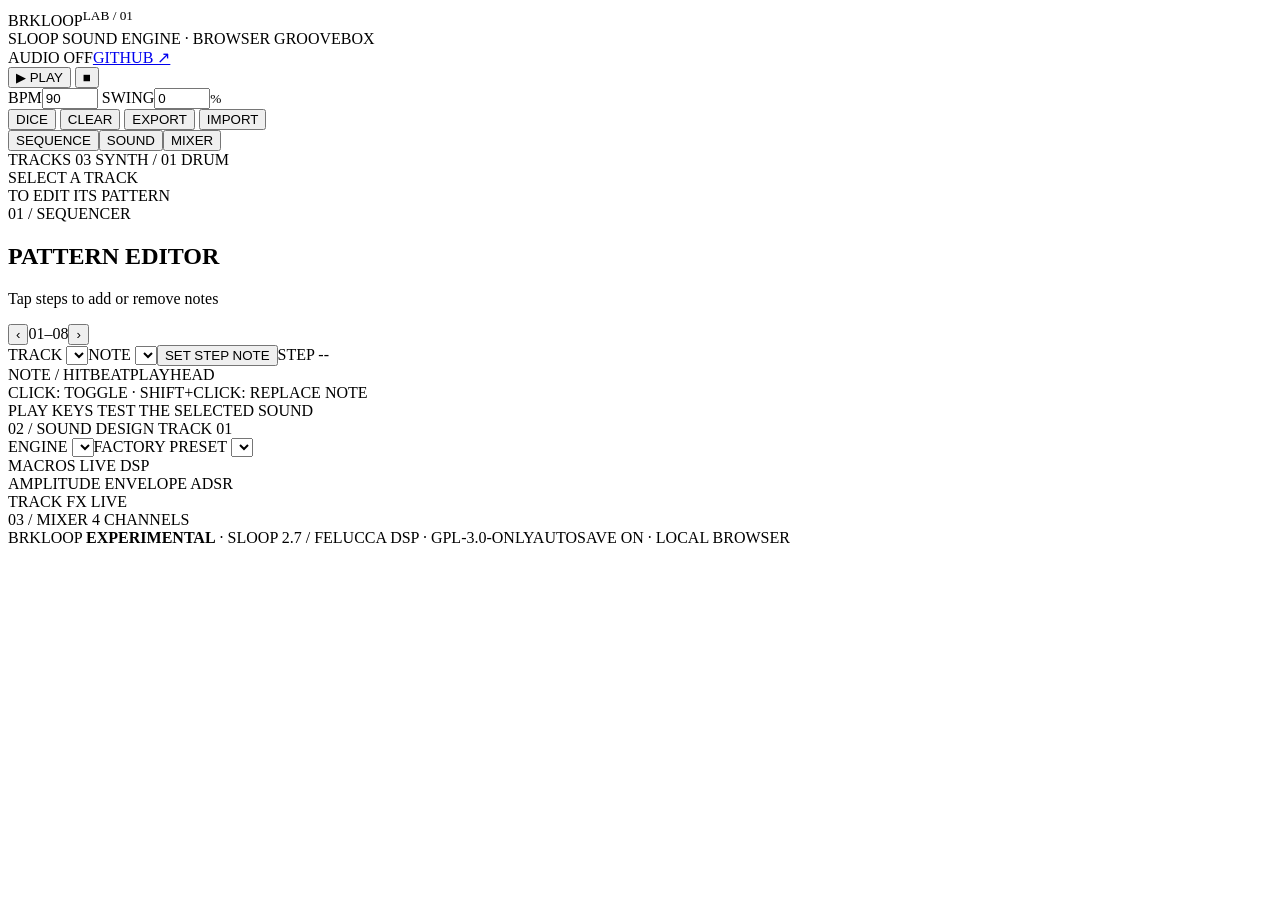
==== index.html @ 7206852a "feat(brkloop): add responsive browser groovebox shell" ====
<!doctype html>
<!-- SPDX-License-Identifier: GPL-3.0-only -->
<html lang="en">
<head>
<meta charset="utf-8">
<meta name="viewport" content="width=device-width,initial-scale=1,viewport-fit=cover">
<meta name="theme-color" content="#101216">
<title>BRKLOOP — browser groovebox</title>
<meta name="description" content="A browser groovebox powered by SLOOP DSP. Make patterns and shape sounds on desktop or phone.">
<link rel="stylesheet" href="./styles.css">
</head>
<body>
<div class="shell">
  <header class="masthead">
    <div class="brand"><div class="brand-icon" aria-hidden="true"><span></span><span></span><span></span><span></span></div>
      <div><div class="brand-title">BRK<span>LOOP</span><sup>LAB / 01</sup></div><div class="brand-sub">SLOOP SOUND ENGINE <span class="dot">·</span> BROWSER GROOVEBOX</div></div>
    </div>
    <div class="header-right"><span id="audio-status" class="status" aria-live="polite"><i></i> AUDIO OFF</span><a href="https://github.com/myldy20/BRKLOOP" target="_blank" rel="noopener" class="repo-link" aria-label="BRKLOOP on GitHub">GITHUB ↗</a></div>
  </header>
  <div class="transport">
    <div class="transport-main">
      <button id="play" class="play-btn" type="button"><span id="play-symbol">▶</span> <span id="play-label">PLAY</span></button>
      <button id="stop" class="small-icon-btn" type="button" title="Stop and release notes" aria-label="Stop">■</button>
      <div class="transport-divider"></div>
      <label class="number-control"><span>BPM</span><input id="bpm" type="number" min="40" max="240" step="1" value="90" inputmode="numeric"></label>
      <label class="number-control swing"><span>SWING</span><input id="swing" type="number" min="0" max="100" step="1" value="0" inputmode="numeric"><small>%</small></label>
    </div>
    <div class="transport-actions">
      <button type="button" id="random" class="secondary-btn" title="Generate a starter rhythm">DICE</button>
      <button type="button" id="clear" class="secondary-btn" title="Clear steps on the selected track">CLEAR</button>
      <button type="button" id="save" class="secondary-btn">EXPORT</button>
      <button type="button" id="import" class="secondary-btn">IMPORT</button>
      <input id="file" type="file" accept=".json,application/json" hidden>
    </div>
  </div>
  <div class="mobile-tabs" role="tablist" aria-label="Workspace"><button class="mobile-tab active" data-view="sequence">SEQUENCE</button><button class="mobile-tab" data-view="sound">SOUND</button><button class="mobile-tab" data-view="mixer">MIXER</button></div>
  <main class="workspace" id="workspace" data-view="sequence">
    <aside class="tracks-panel panel">
      <div class="panel-label">TRACKS <span>03 SYNTH / 01 DRUM</span></div>
      <div id="tracks" class="track-list"></div>
      <div class="track-help">SELECT A TRACK<br>TO EDIT ITS PATTERN</div>
    </aside>
    <section class="sequence-panel panel" id="sequence-panel">
      <div class="panel-top"><div><div class="eyebrow">01 / SEQUENCER</div><h1 id="pattern-title">PATTERN EDITOR</h1><p id="pattern-hint">Tap steps to add or remove notes</p></div><div class="step-page"><button id="prev-page" type="button" aria-label="Previous eight steps">‹</button><span id="page-label">01–08</span><button id="next-page" type="button" aria-label="Next eight steps">›</button></div></div>
      <div class="sequence-tools"><label>TRACK <select id="track-select" aria-label="Selected track"></select></label><label id="note-wrap">NOTE <select id="note-select" aria-label="Pitch for new notes"></select></label><button id="set-note" type="button" class="secondary-btn">SET STEP NOTE</button><span id="selected-info" class="selected-info">STEP --</span></div>
      <div id="grid-wrap" class="grid-wrap"><div id="step-grid" class="step-grid"></div></div>
      <div class="sequencer-bottom"><div class="legend"><span><i class="legend-mark active-mark"></i>NOTE / HIT</span><span><i class="legend-mark beat-mark"></i>BEAT</span><span><i class="legend-mark play-mark"></i>PLAYHEAD</span></div><div id="note-action-hint">CLICK: TOGGLE · SHIFT+CLICK: REPLACE NOTE</div></div>
      <div class="keyboard-block" id="keyboard-block"><div class="panel-label">PLAY KEYS <span>TEST THE SELECTED SOUND</span></div><div id="keyboard" class="keyboard"></div></div>
    </section>
    <aside class="sound-panel panel" id="sound-panel">
      <div class="panel-label">02 / SOUND DESIGN <span id="sound-track-id">TRACK 01</span></div>
      <div id="synth-sound"><label class="field-label">ENGINE <select id="engine-select"></select></label><label class="field-label">FACTORY PRESET <select id="preset-select"></select></label><div class="sound-block-title">MACROS <span>LIVE DSP</span></div><div id="engine-controls" class="knobs"></div></div>
      <div id="drum-sound" hidden><label class="field-label">DRUM KIT <select id="kit-select"></select></label><p class="microcopy">16 lanes of SLOOP drums. Tap a pad to audition it.</p><div id="drum-pads" class="drum-pads"></div></div>
      <div class="sound-block-title">AMPLITUDE ENVELOPE <span>ADSR</span></div><div id="envelope-controls" class="knobs"></div>
      <div class="sound-block-title">TRACK FX <span>LIVE</span></div><div id="fx-controls" class="knobs"></div>
    </aside>
    <section class="mixer-panel panel" id="mixer-panel">
      <div class="panel-label">03 / MIXER <span>4 CHANNELS</span></div><div id="mixer" class="mixer-grid"></div>
    </section>
  </main>
  <footer><span>BRKLOOP <b>EXPERIMENTAL</b> · SLOOP 2.7 / FELUCCA DSP · GPL-3.0-ONLY</span><span id="save-status">AUTOSAVE ON · LOCAL BROWSER</span></footer>
</div>
<div class="toast" id="toast" role="status" aria-live="polite" hidden></div>
<script type="module" src="./app.js"></script>
</body>
</html>
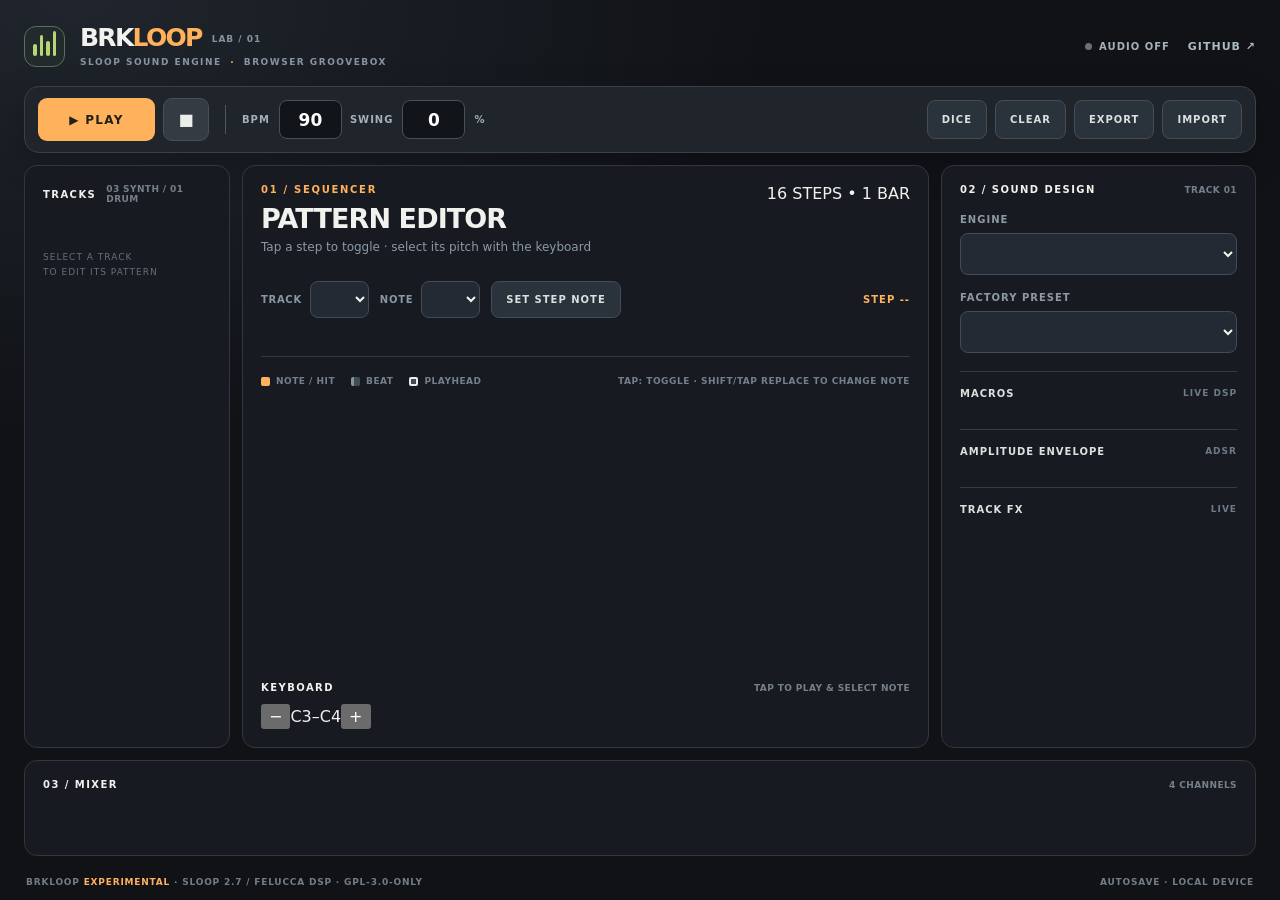
==== commit 3e50ffba: "fix(ui): remove sequencer paging and add conventional C piano controls" ====
--- a/index.html
+++ b/index.html
@@ -41,24 +41,24 @@
       <div class="track-help">SELECT A TRACK<br>TO EDIT ITS PATTERN</div>
     </aside>
     <section class="sequence-panel panel" id="sequence-panel">
-      <div class="panel-top"><div><div class="eyebrow">01 / SEQUENCER</div><h1 id="pattern-title">PATTERN EDITOR</h1><p id="pattern-hint">Tap steps to add or remove notes</p></div><div class="step-page"><button id="prev-page" type="button" aria-label="Previous eight steps">‹</button><span id="page-label">01–08</span><button id="next-page" type="button" aria-label="Next eight steps">›</button></div></div>
+      <div class="panel-top"><div><div class="eyebrow">01 / SEQUENCER</div><h1 id="pattern-title">PATTERN EDITOR</h1><p id="pattern-hint">Tap a step to toggle · select its pitch with the keyboard</p></div><div class="pattern-meta">16 STEPS <span>•</span> 1 BAR</div></div>
       <div class="sequence-tools"><label>TRACK <select id="track-select" aria-label="Selected track"></select></label><label id="note-wrap">NOTE <select id="note-select" aria-label="Pitch for new notes"></select></label><button id="set-note" type="button" class="secondary-btn">SET STEP NOTE</button><span id="selected-info" class="selected-info">STEP --</span></div>
       <div id="grid-wrap" class="grid-wrap"><div id="step-grid" class="step-grid"></div></div>
-      <div class="sequencer-bottom"><div class="legend"><span><i class="legend-mark active-mark"></i>NOTE / HIT</span><span><i class="legend-mark beat-mark"></i>BEAT</span><span><i class="legend-mark play-mark"></i>PLAYHEAD</span></div><div id="note-action-hint">CLICK: TOGGLE · SHIFT+CLICK: REPLACE NOTE</div></div>
-      <div class="keyboard-block" id="keyboard-block"><div class="panel-label">PLAY KEYS <span>TEST THE SELECTED SOUND</span></div><div id="keyboard" class="keyboard"></div></div>
+      <div class="sequencer-bottom"><div class="legend"><span><i class="legend-mark active-mark"></i>NOTE / HIT</span><span><i class="legend-mark beat-mark"></i>BEAT</span><span><i class="legend-mark play-mark"></i>PLAYHEAD</span></div><div id="note-action-hint">TAP: TOGGLE · SHIFT/TAP REPLACE TO CHANGE NOTE</div></div>
+      <div class="keyboard-block" id="keyboard-block"><div class="keyboard-heading"><div class="panel-label">KEYBOARD <span>TAP TO PLAY & SELECT NOTE</span></div><div class="octave-controls"><button type="button" id="octave-down" aria-label="Octave down">−</button><span id="octave-label">C3–C4</span><button type="button" id="octave-up" aria-label="Octave up">+</button></div></div><div id="keyboard" class="keyboard" aria-label="Piano keyboard"></div></div>
     </section>
     <aside class="sound-panel panel" id="sound-panel">
       <div class="panel-label">02 / SOUND DESIGN <span id="sound-track-id">TRACK 01</span></div>
       <div id="synth-sound"><label class="field-label">ENGINE <select id="engine-select"></select></label><label class="field-label">FACTORY PRESET <select id="preset-select"></select></label><div class="sound-block-title">MACROS <span>LIVE DSP</span></div><div id="engine-controls" class="knobs"></div></div>
       <div id="drum-sound" hidden><label class="field-label">DRUM KIT <select id="kit-select"></select></label><p class="microcopy">16 lanes of SLOOP drums. Tap a pad to audition it.</p><div id="drum-pads" class="drum-pads"></div></div>
-      <div class="sound-block-title">AMPLITUDE ENVELOPE <span>ADSR</span></div><div id="envelope-controls" class="knobs"></div>
+      <section id="env-section"><div class="sound-block-title">AMPLITUDE ENVELOPE <span>ADSR</span></div><div id="envelope-controls" class="knobs"></div></section>
       <div class="sound-block-title">TRACK FX <span>LIVE</span></div><div id="fx-controls" class="knobs"></div>
     </aside>
     <section class="mixer-panel panel" id="mixer-panel">
       <div class="panel-label">03 / MIXER <span>4 CHANNELS</span></div><div id="mixer" class="mixer-grid"></div>
     </section>
   </main>
-  <footer><span>BRKLOOP <b>EXPERIMENTAL</b> · SLOOP 2.7 / FELUCCA DSP · GPL-3.0-ONLY</span><span id="save-status">AUTOSAVE ON · LOCAL BROWSER</span></footer>
+  <footer><span>BRKLOOP <b>EXPERIMENTAL</b> · SLOOP 2.7 / FELUCCA DSP · GPL-3.0-ONLY</span><span id="save-status">AUTOSAVE · LOCAL DEVICE</span></footer>
 </div>
 <div class="toast" id="toast" role="status" aria-live="polite" hidden></div>
 <script type="module" src="./app.js"></script>
--- a/styles.css
+++ b/styles.css
@@ -0,0 +1,6 @@
+/* SPDX-License-Identifier: GPL-3.0-only */
+:root{color-scheme:dark;--bg:#101216;--surface:#181c23;--surface2:#1e242c;--line:#303740;--muted:#8994a1;--ink:#f1f2ee;--orange:#ffb15b;--blue:#6dc8da;--green:#b6d675;--violet:#be9cef;--red:#f09c9d;--track:#ffb15b;font-family:Inter,ui-sans-serif,system-ui,-apple-system,BlinkMacSystemFont,"Segoe UI",sans-serif}
+*{box-sizing:border-box}html{background:var(--bg)}body{margin:0;color:var(--ink);background:radial-gradient(90% 80% at 6% 0%,#20252d 0%,var(--bg) 60%);min-height:100vh}button,input,select{font:inherit}button{cursor:pointer}button:focus-visible,input:focus-visible,select:focus-visible,a:focus-visible{outline:2px solid var(--orange);outline-offset:3px}button:disabled{opacity:.4;cursor:not-allowed}button,select,input{touch-action:manipulation}a{color:inherit}.shell{max-width:1560px;margin:0 auto;padding:18px 24px 10px;min-height:100vh;display:flex;flex-direction:column;gap:12px}.masthead{display:flex;align-items:center;justify-content:space-between;gap:16px;min-height:56px}.brand{display:flex;align-items:center;gap:15px}.brand-icon{height:41px;width:41px;background:#232a2b;border:1px solid #5a705c;border-radius:12px;display:flex;align-items:flex-end;justify-content:center;gap:3px;padding:10px 8px}.brand-icon span{width:4px;border-radius:3px;background:var(--green);height:12px}.brand-icon span:nth-child(2){height:21px}.brand-icon span:nth-child(3){height:15px}.brand-icon span:nth-child(4){height:25px}.brand-title{font-weight:840;font-size:25px;letter-spacing:-1.7px;line-height:1}.brand-title span{color:var(--orange)}.brand-title sup{margin-left:10px;font-size:9px;vertical-align:middle;letter-spacing:1px;font-weight:800;color:var(--muted)}.brand-sub{margin-top:7px;font-size:9px;font-weight:750;letter-spacing:1.5px;color:var(--muted)}.dot{padding:0 4px;color:var(--orange)}.header-right{display:flex;align-items:center;gap:18px}.status{display:flex;align-items:center;gap:7px;color:#a5b0bb;font-size:10px;font-weight:800;letter-spacing:1px}.status i{height:7px;width:7px;border-radius:50%;background:#6a7076}.status.ready i{background:var(--green);box-shadow:0 0 10px #abd16b88}.status.error i{background:var(--red)}.repo-link{font-size:11px;color:#adb9c3;letter-spacing:1px;font-weight:800;text-decoration:none}.transport{background:#20252c;border:1px solid #38404a;border-radius:15px;padding:11px 13px;display:flex;justify-content:space-between;align-items:center;gap:12px;flex-wrap:wrap;box-shadow:0 12px 35px #06070935}.transport-main,.transport-actions{display:flex;align-items:center;gap:8px}.play-btn{border:0;background:var(--orange);color:#22201a;border-radius:9px;height:43px;padding:0 24px;min-width:117px;font-size:12px;font-weight:900;letter-spacing:1.3px}.play-btn.playing{background:var(--green)}.play-btn:hover{filter:brightness(1.1)}.small-icon-btn{height:43px;width:46px;background:#343b43;border:1px solid #484f57;border-radius:9px;color:#eceeea}.transport-divider{width:1px;height:29px;margin:0 8px;background:#50565d}.number-control{display:flex;align-items:center;gap:9px;font-size:10px;font-weight:800;letter-spacing:1px;color:#a5b0bb}.number-control input{width:63px;height:39px;text-align:center;padding:0 4px;border:1px solid #47505b;border-radius:8px;background:#11151a;color:#fff;font-weight:850;font-size:17px;appearance:textfield}.number-control input::-webkit-inner-spin-button{display:none}.number-control small{font-size:10px}.secondary-btn{height:39px;padding:0 14px;background:#2a323b;color:#dbe0df;border:1px solid #444c58;border-radius:8px;font-weight:850;letter-spacing:1px;font-size:10px}.secondary-btn:hover,.mobile-tab:hover{background:#3b4650}.workspace{display:grid;grid-template-columns:206px minmax(380px,1fr) minmax(264px,315px);grid-template-rows:minmax(550px,auto) auto;gap:12px;flex:1;min-height:0}.panel{border:1px solid var(--line);background:#171b21;border-radius:13px;min-width:0;overflow:hidden}.tracks-panel,.sequence-panel,.sound-panel,.mixer-panel{padding:18px}.panel-label{display:flex;justify-content:space-between;gap:10px;align-items:center;margin-bottom:19px;color:#f2f1ec;font-size:10px;font-weight:900;letter-spacing:1.45px}.panel-label span{font-size:9px;letter-spacing:.4px;color:#75808b;font-weight:750}.track-list{display:flex;flex-direction:column;gap:9px}.track-card{background:#222831;border:1px solid transparent;border-radius:10px;color:#e6eae8;text-align:left;display:flex;gap:9px;align-items:center;min-height:72px;width:100%;padding:12px 10px}.track-card.selected{border-color:var(--track);background:#282c30;box-shadow:inset 3px 0 var(--track)}.track-card:hover{background:#303740}.track-id{color:var(--track);font-size:13px;font-weight:850;font-variant-numeric:tabular-nums}.track-info{min-width:0;flex:1}.track-title{font-weight:900;font-size:12px;letter-spacing:.7px}.track-preset{margin-top:6px;color:#9ca7b2;font-size:10px;text-overflow:ellipsis;white-space:nowrap;overflow:hidden}.track-meter{height:27px;width:4px;background:#454e55;border-radius:5px;position:relative;overflow:hidden}.track-meter:after{content:"";position:absolute;bottom:0;height:45%;width:100%;background:var(--track)}.track-card.selected .track-meter:after{height:85%}.track-help{font-size:9px;color:#65707e;line-height:1.7;letter-spacing:1px;margin-top:27px}.panel-top{display:flex;align-items:flex-start;justify-content:space-between;gap:12px}.eyebrow{color:var(--orange);font-size:10px;font-weight:850;letter-spacing:1.7px}.panel-top h1{font-size:27px;letter-spacing:-.9px;font-weight:850;margin:8px 0 6px}.panel-top p{font-size:12px;color:#8b98a7;margin:0}.step-page{display:none;align-items:center;gap:4px;color:#c8d3d9}.step-page button{width:33px;height:32px;background:#2a313a;border:1px solid #46505d;color:#e7f1f2;border-radius:7px}.step-page span{font-size:10px;font-weight:900;min-width:58px;text-align:center}.sequence-tools{margin-top:27px;margin-bottom:20px;display:flex;align-items:center;gap:11px;flex-wrap:wrap}.sequence-tools label{display:flex;gap:8px;align-items:center;color:#8897a6;font-size:10px;letter-spacing:.7px;font-weight:800}.sequence-tools select,.field-label select{background:#232a33;color:#f4f5ee;border:1px solid #414c58;border-radius:8px;height:37px;padding:0 26px 0 11px;min-width:0}.sequence-tools .secondary-btn{height:37px}.selected-info{margin-left:auto;color:var(--track);font-size:10px;font-weight:900;letter-spacing:1px}.grid-wrap{overflow-x:auto;scrollbar-width:thin;scrollbar-color:#424a54 transparent}.step-grid{--cols:16;--label:0px;min-width:580px}.step-grid.drums{--label:64px;min-width:660px}.step-head,.step-row{display:grid;grid-template-columns:var(--label) repeat(var(--cols),minmax(0,1fr));gap:4px;margin-bottom:6px}.step-head{margin-bottom:11px}.step-no{display:flex;align-items:center;justify-content:center;color:#627080;font-size:10px;font-weight:800;height:22px;font-variant-numeric:tabular-nums}.step-no.bar{color:#d6e0e5}.step-cell{height:55px;min-width:0;border:1px solid #373f49;border-radius:6px;background:#242c35;color:#b7c1cd;display:flex;align-items:center;justify-content:center;font-size:11px;font-weight:850;position:relative;user-select:none}.step-cell.beat{border-left-color:#76828d}.step-cell.active{background:color-mix(in srgb,var(--track) 29%,#212832);border-color:color-mix(in srgb,var(--track) 62%,#272e36);color:#fff}.step-cell.current{box-shadow:0 0 0 2px #f3f5f2 inset;z-index:1}.step-cell.selected-step:before{content:"";height:4px;width:16px;position:absolute;bottom:4px;left:50%;transform:translateX(-50%);background:var(--track);border-radius:5px}.step-cell:hover{border-color:#e1e7dc}.step-cell:active{transform:scale(.96)}.row-name{color:#99a8b5;align-items:center;font-size:10px;font-weight:800;display:flex;cursor:default}.row-name.is-drum{background:#222932;padding:0 7px;border-radius:6px}.sequence-panel{display:flex;flex-direction:column}.sequencer-bottom{display:flex;justify-content:space-between;flex-wrap:wrap;gap:8px;padding-top:19px;border-top:1px solid #303843;margin-top:18px;color:#73808b;font-size:9px;font-weight:800;letter-spacing:.5px}.legend{display:flex;align-items:center;flex-wrap:wrap;gap:16px}.legend span{display:flex;align-items:center;gap:6px}.legend-mark{width:9px;height:9px;background:#414d55;border-radius:2px;display:inline-block}.active-mark{background:var(--orange)}.beat-mark{border-left:3px solid #87929a}.play-mark{border:2px solid #e9eeec}.keyboard-block{margin-top:auto;padding-top:22px}.keyboard-block .panel-label{margin-bottom:11px}.keyboard{display:grid;grid-template-columns:repeat(13,minmax(0,1fr));gap:4px}.key{height:63px;border:1px solid #434e58;border-radius:7px;background:#ebe9e1;color:#20272b;font-weight:800;font-size:10px;position:relative}.key.black{background:#39404a;color:#eaecee}.key:active,.key.down{background:var(--track);color:#191d21}.sound-panel{overflow-y:auto;scrollbar-color:#3e4852 #171b21}.field-label{display:block;font-size:10px;color:#8e99a4;font-weight:900;letter-spacing:1px;margin:0 0 17px}.field-label select{display:block;width:100%;margin-top:8px;font-weight:750;font-size:13px;height:42px}.sound-block-title{display:flex;justify-content:space-between;border-top:1px solid #343d47;padding-top:16px;margin:18px 0 12px;color:#dce1df;font-size:10px;letter-spacing:1px;font-weight:900}.sound-block-title span{color:#6d7b87;font-size:9px}.knobs{display:grid;grid-template-columns:repeat(2,minmax(0,1fr));gap:12px 14px}.knob{display:block;min-width:0}.knob-top{display:flex;justify-content:space-between;gap:5px;margin-bottom:8px;align-items:baseline;font-size:10px;color:#9ca8b2;font-weight:800}.knob-top output{color:#e7eee7;font-variant-numeric:tabular-nums;font-size:11px}.knob input[type=range]{display:block;width:100%;height:21px;margin:0;accent-color:var(--track);cursor:pointer}.microcopy{font-size:11px;color:#8a98a7;line-height:1.5}.drum-pads{display:grid;grid-template-columns:repeat(4,minmax(0,1fr));gap:7px}.drum-pad{border-radius:7px;border:1px solid #53626c;background:#27313a;color:#cbd6df;min-height:45px;font-size:9px;font-weight:850}.drum-pad:active{background:var(--orange);color:#161b1f}.mixer-panel{grid-column:1/-1}.mixer-panel .panel-label{margin-bottom:14px}.mixer-grid{display:grid;grid-template-columns:repeat(4,minmax(0,1fr));gap:10px}.mix-strip{border:1px solid #37404a;border-radius:9px;padding:12px;background:#20262d}.mix-strip-head{display:flex;align-items:center;gap:10px;font-size:11px;font-weight:900}.mix-strip-head .mix-id{color:var(--strip)}.mix-strip-main{display:flex;gap:9px;align-items:center;margin-top:10px}.mix-strip-main input{width:100%;accent-color:var(--strip)}.mix-strip-main output{font-size:10px;min-width:25px;text-align:right;color:#aab8c0;font-weight:800}.mute{height:26px;min-width:40px;padding:0 6px;border:1px solid #505c67;background:#303842;color:#9fabba;border-radius:5px;font-size:9px;font-weight:800}.mute.muted{background:#a25c59;color:white;border-color:#a25c59}.mobile-tabs{display:none}footer{padding:9px 2px 3px;display:flex;justify-content:space-between;gap:12px;color:#717e89;font-size:9px;font-weight:750;letter-spacing:.8px}footer b{color:var(--orange)}.toast{position:fixed;bottom:24px;left:50%;transform:translateX(-50%);border:1px solid #5c6b74;background:#273039;box-shadow:0 10px 30px #0009;border-radius:10px;padding:12px 18px;font-size:12px;font-weight:760;max-width:calc(100vw - 28px);z-index:20}
+@media(max-width:1180px){.workspace{grid-template-columns:175px minmax(330px,1fr) 260px}.tracks-panel,.sequence-panel,.sound-panel,.mixer-panel{padding:13px}.knobs{gap:10px 9px}.track-card{padding:10px 7px}}
+@media(max-width:890px){.shell{padding:10px 12px calc(18px + env(safe-area-inset-bottom));gap:10px}.masthead{min-height:53px}.brand-title{font-size:24px}.brand-sub{font-size:8px;letter-spacing:.7px}.brand-icon{width:36px;height:36px}.repo-link{display:none}.transport{padding:10px;gap:10px}.transport-main{width:100%;justify-content:space-between}.transport-actions{display:flex;width:100%;justify-content:space-between;gap:6px}.transport-actions button{flex:1;padding:0 5px}.play-btn{flex:1;min-width:78px}.transport-divider{display:none}.number-control{gap:5px}.number-control input{width:52px;font-size:15px}.swing small{display:none}.mobile-tabs{display:grid;grid-template-columns:repeat(3,1fr);background:#1e252d;border:1px solid #323c46;border-radius:10px;padding:4px;gap:4px}.mobile-tab{height:37px;border:0;background:transparent;border-radius:7px;color:#8d9ba7;font-size:11px;font-weight:900;letter-spacing:.8px}.mobile-tab.active{background:#404954;color:white}.workspace{display:flex;flex-direction:column;gap:10px}.tracks-panel{padding:11px 12px}.tracks-panel .panel-label{display:none}.track-list{display:grid;grid-template-columns:repeat(4,minmax(0,1fr));gap:6px}.track-card{min-height:61px;display:block;padding:8px 6px;text-align:center}.track-card.selected{box-shadow:inset 0 3px var(--track)}.track-id{display:block;margin-bottom:5px;font-size:10px}.track-title{font-size:10px}.track-preset,.track-meter,.track-help{display:none}.sequence-panel,.sound-panel,.mixer-panel{padding:13px 11px;flex:1}.workspace[data-view=sequence] .sound-panel,.workspace[data-view=sequence] .mixer-panel{display:none}.workspace[data-view=sound] .sequence-panel,.workspace[data-view=sound] .mixer-panel{display:none}.workspace[data-view=mixer] .sequence-panel,.workspace[data-view=mixer] .sound-panel{display:none}.panel-top h1{font-size:23px}.sequence-tools{margin-top:20px;gap:8px}.step-page{display:flex}.step-grid{--cols:8;min-width:0}.step-grid.drums{min-width:0;--label:64px}.step-cell{height:49px;font-size:10px}.step-head,.step-row{gap:4px}.sequence-tools #track-select{max-width:124px}.selected-info{width:100%;margin:2px 0;text-align:right}.sequencer-bottom{line-height:1.5}.keyboard-block{margin-top:10px}.key{height:59px}.mixer-grid{grid-template-columns:repeat(2,minmax(0,1fr))}.sound-panel{overflow:visible}.knobs{grid-template-columns:repeat(2,1fr)}.drum-pads{grid-template-columns:repeat(4,1fr)}footer{flex-direction:column;gap:4px}}
+@media(max-width:400px){.brand{gap:8px}.brand-title sup{display:none}.brand-sub{font-size:7px}.status{font-size:9px}.transport-main{gap:5px}.small-icon-btn{width:38px}.number-control{font-size:9px}.number-control input{width:46px}.track-title{font-size:9px}.step-grid.drums{--label:53px}.step-head,.step-row{gap:3px}.step-cell{height:44px;font-size:9px}.row-name{font-size:8px}.sequence-tools .secondary-btn{padding:0 7px}.keyboard{gap:2px}.key{font-size:8px}}
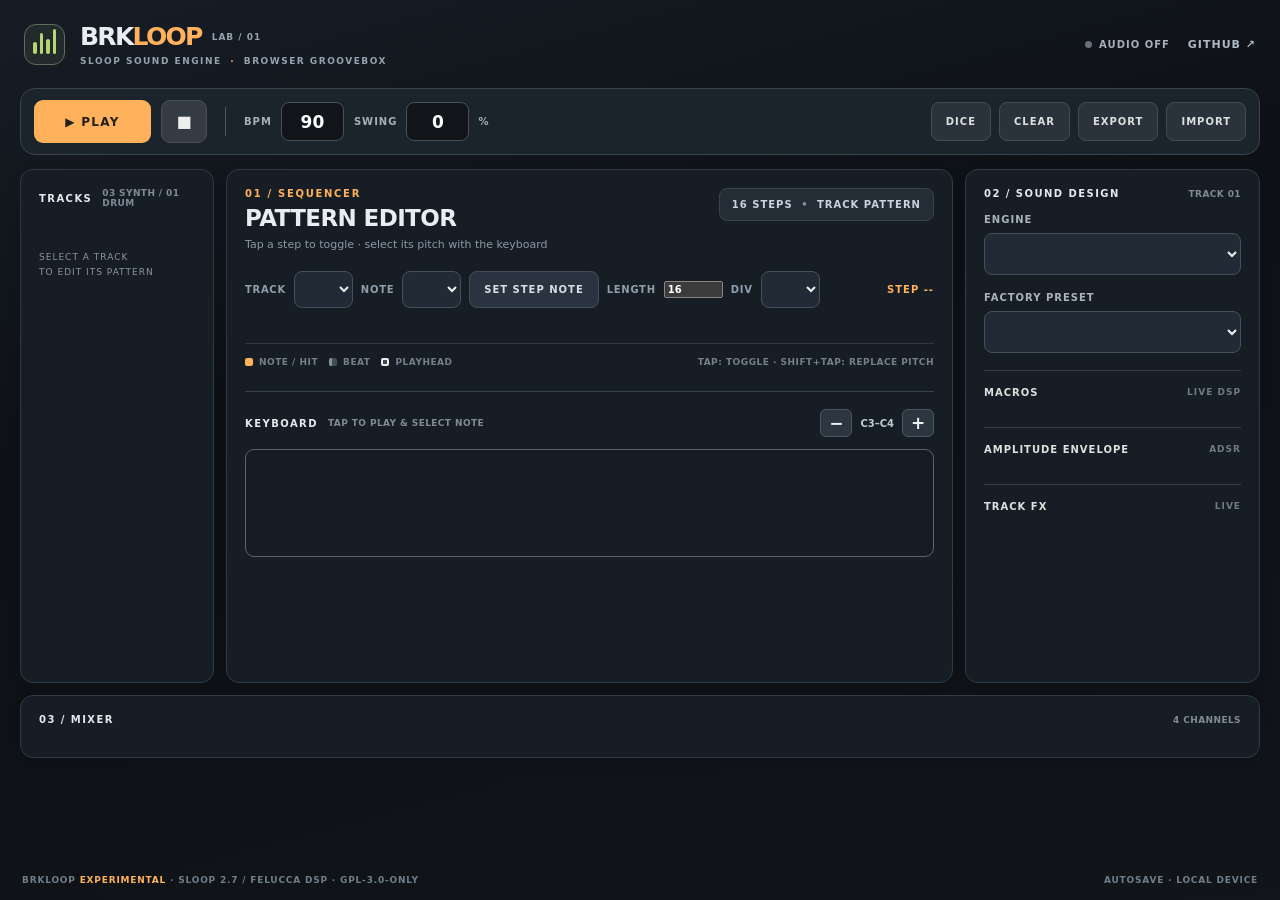
==== commit 07486bee: "feat(ui): expose track length 1–64, step division, and native step detail fields" ====
--- a/index.html
+++ b/index.html
@@ -41,10 +41,26 @@
       <div class="track-help">SELECT A TRACK<br>TO EDIT ITS PATTERN</div>
     </aside>
     <section class="sequence-panel panel" id="sequence-panel">
-      <div class="panel-top"><div><div class="eyebrow">01 / SEQUENCER</div><h1 id="pattern-title">PATTERN EDITOR</h1><p id="pattern-hint">Tap a step to toggle · select its pitch with the keyboard</p></div><div class="pattern-meta">16 STEPS <span>•</span> 1 BAR</div></div>
-      <div class="sequence-tools"><label>TRACK <select id="track-select" aria-label="Selected track"></select></label><label id="note-wrap">NOTE <select id="note-select" aria-label="Pitch for new notes"></select></label><button id="set-note" type="button" class="secondary-btn">SET STEP NOTE</button><span id="selected-info" class="selected-info">STEP --</span></div>
-      <div id="grid-wrap" class="grid-wrap"><div id="step-grid" class="step-grid"></div></div>
-      <div class="sequencer-bottom"><div class="legend"><span><i class="legend-mark active-mark"></i>NOTE / HIT</span><span><i class="legend-mark beat-mark"></i>BEAT</span><span><i class="legend-mark play-mark"></i>PLAYHEAD</span></div><div id="note-action-hint">TAP: TOGGLE · SHIFT/TAP REPLACE TO CHANGE NOTE</div></div>
+      <div class="panel-top"><div><div class="eyebrow">01 / SEQUENCER</div><h1 id="pattern-title">PATTERN EDITOR</h1><p id="pattern-hint">Tap a step to toggle · select its pitch with the keyboard</p></div><div class="pattern-meta" id="pattern-meta">16 STEPS <span>•</span> TRACK PATTERN</div></div>
+      <div class="sequence-tools"><label>TRACK <select id="track-select" aria-label="Selected track"></select></label><label id="note-wrap">NOTE <select id="note-select" aria-label="Pitch for new notes"></select></label><button id="set-note" type="button" class="secondary-btn">SET STEP NOTE</button><label class="length-field">LENGTH <input id="pattern-length" type="number" min="1" max="64" step="1" value="16" inputmode="numeric" aria-label="Track pattern length from 1 to 64 steps"></label><label class="division-field">DIV <select id="pattern-division" aria-label="Track step division"></select></label><span id="selected-info" class="selected-info">STEP --</span></div>
+      <nav id="pattern-jumps" class="pattern-jumps" aria-label="Jump to step groups" hidden></nav><div id="grid-wrap" class="grid-wrap"><div id="step-grid" class="step-grid"></div></div>
+      <div id="step-editor" class="step-editor" hidden>
+        <div class="step-editor-title"><span id="step-editor-title">STEP DETAILS</span><span class="step-editor-subtitle">EDIT SELECTED STEP · SOUND ENGINE DATA</span></div>
+        <div id="synth-step-fields" class="step-fields">
+          <label>NOTE 1<select id="voice-0"></select></label><label>NOTE 2<select id="voice-1"></select></label><label>NOTE 3<select id="voice-2"></select></label><label>NOTE 4<select id="voice-3"></select></label>
+          <label>GATE<select id="step-gate"><option value="0">NOTE</option><option value="1">TIE</option><option value="2">REST</option></select></label>
+          <label>VELOCITY<input id="step-velocity" type="number" min="1" max="127" step="1"></label>
+        </div>
+        <div id="drum-step-fields" class="step-fields" hidden>
+          <label>DRUM LEVEL<select id="drum-level"><option value="0">NORMAL</option><option value="1">GHOST</option><option value="2">SOFT</option><option value="3">HARD</option></select></label>
+          <label>RATCHET<select id="drum-ratchet"><option value="0">OFF</option><option value="1">×2</option><option value="2">×3</option><option value="3">×4</option></select></label>
+        </div>
+        <div class="step-fields step-expression">
+          <label>MICRO <input id="step-micro" type="number" min="-32" max="31" step="1" value="0"></label>
+          <label>FILL<select id="step-fill"><option value="0">NORMAL</option><option value="1">FILL ONLY</option><option value="2">NO FILL</option></select></label>
+        </div>
+      </div>
+      <div class="sequencer-bottom"><div class="legend"><span><i class="legend-mark active-mark"></i>NOTE / HIT</span><span><i class="legend-mark beat-mark"></i>BEAT</span><span><i class="legend-mark play-mark"></i>PLAYHEAD</span></div><div id="note-action-hint">TAP: TOGGLE · SHIFT+TAP: REPLACE PITCH</div></div>
       <div class="keyboard-block" id="keyboard-block"><div class="keyboard-heading"><div class="panel-label">KEYBOARD <span>TAP TO PLAY & SELECT NOTE</span></div><div class="octave-controls"><button type="button" id="octave-down" aria-label="Octave down">−</button><span id="octave-label">C3–C4</span><button type="button" id="octave-up" aria-label="Octave up">+</button></div></div><div id="keyboard" class="keyboard" aria-label="Piano keyboard"></div></div>
     </section>
     <aside class="sound-panel panel" id="sound-panel">
--- a/styles.css
+++ b/styles.css
@@ -3,4 +3,191 @@
 *{box-sizing:border-box}html{background:var(--bg)}body{margin:0;color:var(--ink);background:radial-gradient(90% 80% at 6% 0%,#20252d 0%,var(--bg) 60%);min-height:100vh}button,input,select{font:inherit}button{cursor:pointer}button:focus-visible,input:focus-visible,select:focus-visible,a:focus-visible{outline:2px solid var(--orange);outline-offset:3px}button:disabled{opacity:.4;cursor:not-allowed}button,select,input{touch-action:manipulation}a{color:inherit}.shell{max-width:1560px;margin:0 auto;padding:18px 24px 10px;min-height:100vh;display:flex;flex-direction:column;gap:12px}.masthead{display:flex;align-items:center;justify-content:space-between;gap:16px;min-height:56px}.brand{display:flex;align-items:center;gap:15px}.brand-icon{height:41px;width:41px;background:#232a2b;border:1px solid #5a705c;border-radius:12px;display:flex;align-items:flex-end;justify-content:center;gap:3px;padding:10px 8px}.brand-icon span{width:4px;border-radius:3px;background:var(--green);height:12px}.brand-icon span:nth-child(2){height:21px}.brand-icon span:nth-child(3){height:15px}.brand-icon span:nth-child(4){height:25px}.brand-title{font-weight:840;font-size:25px;letter-spacing:-1.7px;line-height:1}.brand-title span{color:var(--orange)}.brand-title sup{margin-left:10px;font-size:9px;vertical-align:middle;letter-spacing:1px;font-weight:800;color:var(--muted)}.brand-sub{margin-top:7px;font-size:9px;font-weight:750;letter-spacing:1.5px;color:var(--muted)}.dot{padding:0 4px;color:var(--orange)}.header-right{display:flex;align-items:center;gap:18px}.status{display:flex;align-items:center;gap:7px;color:#a5b0bb;font-size:10px;font-weight:800;letter-spacing:1px}.status i{height:7px;width:7px;border-radius:50%;background:#6a7076}.status.ready i{background:var(--green);box-shadow:0 0 10px #abd16b88}.status.error i{background:var(--red)}.repo-link{font-size:11px;color:#adb9c3;letter-spacing:1px;font-weight:800;text-decoration:none}.transport{background:#20252c;border:1px solid #38404a;border-radius:15px;padding:11px 13px;display:flex;justify-content:space-between;align-items:center;gap:12px;flex-wrap:wrap;box-shadow:0 12px 35px #06070935}.transport-main,.transport-actions{display:flex;align-items:center;gap:8px}.play-btn{border:0;background:var(--orange);color:#22201a;border-radius:9px;height:43px;padding:0 24px;min-width:117px;font-size:12px;font-weight:900;letter-spacing:1.3px}.play-btn.playing{background:var(--green)}.play-btn:hover{filter:brightness(1.1)}.small-icon-btn{height:43px;width:46px;background:#343b43;border:1px solid #484f57;border-radius:9px;color:#eceeea}.transport-divider{width:1px;height:29px;margin:0 8px;background:#50565d}.number-control{display:flex;align-items:center;gap:9px;font-size:10px;font-weight:800;letter-spacing:1px;color:#a5b0bb}.number-control input{width:63px;height:39px;text-align:center;padding:0 4px;border:1px solid #47505b;border-radius:8px;background:#11151a;color:#fff;font-weight:850;font-size:17px;appearance:textfield}.number-control input::-webkit-inner-spin-button{display:none}.number-control small{font-size:10px}.secondary-btn{height:39px;padding:0 14px;background:#2a323b;color:#dbe0df;border:1px solid #444c58;border-radius:8px;font-weight:850;letter-spacing:1px;font-size:10px}.secondary-btn:hover,.mobile-tab:hover{background:#3b4650}.workspace{display:grid;grid-template-columns:206px minmax(380px,1fr) minmax(264px,315px);grid-template-rows:minmax(550px,auto) auto;gap:12px;flex:1;min-height:0}.panel{border:1px solid var(--line);background:#171b21;border-radius:13px;min-width:0;overflow:hidden}.tracks-panel,.sequence-panel,.sound-panel,.mixer-panel{padding:18px}.panel-label{display:flex;justify-content:space-between;gap:10px;align-items:center;margin-bottom:19px;color:#f2f1ec;font-size:10px;font-weight:900;letter-spacing:1.45px}.panel-label span{font-size:9px;letter-spacing:.4px;color:#75808b;font-weight:750}.track-list{display:flex;flex-direction:column;gap:9px}.track-card{background:#222831;border:1px solid transparent;border-radius:10px;color:#e6eae8;text-align:left;display:flex;gap:9px;align-items:center;min-height:72px;width:100%;padding:12px 10px}.track-card.selected{border-color:var(--track);background:#282c30;box-shadow:inset 3px 0 var(--track)}.track-card:hover{background:#303740}.track-id{color:var(--track);font-size:13px;font-weight:850;font-variant-numeric:tabular-nums}.track-info{min-width:0;flex:1}.track-title{font-weight:900;font-size:12px;letter-spacing:.7px}.track-preset{margin-top:6px;color:#9ca7b2;font-size:10px;text-overflow:ellipsis;white-space:nowrap;overflow:hidden}.track-meter{height:27px;width:4px;background:#454e55;border-radius:5px;position:relative;overflow:hidden}.track-meter:after{content:"";position:absolute;bottom:0;height:45%;width:100%;background:var(--track)}.track-card.selected .track-meter:after{height:85%}.track-help{font-size:9px;color:#65707e;line-height:1.7;letter-spacing:1px;margin-top:27px}.panel-top{display:flex;align-items:flex-start;justify-content:space-between;gap:12px}.eyebrow{color:var(--orange);font-size:10px;font-weight:850;letter-spacing:1.7px}.panel-top h1{font-size:27px;letter-spacing:-.9px;font-weight:850;margin:8px 0 6px}.panel-top p{font-size:12px;color:#8b98a7;margin:0}.step-page{display:none;align-items:center;gap:4px;color:#c8d3d9}.step-page button{width:33px;height:32px;background:#2a313a;border:1px solid #46505d;color:#e7f1f2;border-radius:7px}.step-page span{font-size:10px;font-weight:900;min-width:58px;text-align:center}.sequence-tools{margin-top:27px;margin-bottom:20px;display:flex;align-items:center;gap:11px;flex-wrap:wrap}.sequence-tools label{display:flex;gap:8px;align-items:center;color:#8897a6;font-size:10px;letter-spacing:.7px;font-weight:800}.sequence-tools select,.field-label select{background:#232a33;color:#f4f5ee;border:1px solid #414c58;border-radius:8px;height:37px;padding:0 26px 0 11px;min-width:0}.sequence-tools .secondary-btn{height:37px}.selected-info{margin-left:auto;color:var(--track);font-size:10px;font-weight:900;letter-spacing:1px}.grid-wrap{overflow-x:auto;scrollbar-width:thin;scrollbar-color:#424a54 transparent}.step-grid{--cols:16;--label:0px;min-width:580px}.step-grid.drums{--label:64px;min-width:660px}.step-head,.step-row{display:grid;grid-template-columns:var(--label) repeat(var(--cols),minmax(0,1fr));gap:4px;margin-bottom:6px}.step-head{margin-bottom:11px}.step-no{display:flex;align-items:center;justify-content:center;color:#627080;font-size:10px;font-weight:800;height:22px;font-variant-numeric:tabular-nums}.step-no.bar{color:#d6e0e5}.step-cell{height:55px;min-width:0;border:1px solid #373f49;border-radius:6px;background:#242c35;color:#b7c1cd;display:flex;align-items:center;justify-content:center;font-size:11px;font-weight:850;position:relative;user-select:none}.step-cell.beat{border-left-color:#76828d}.step-cell.active{background:color-mix(in srgb,var(--track) 29%,#212832);border-color:color-mix(in srgb,var(--track) 62%,#272e36);color:#fff}.step-cell.current{box-shadow:0 0 0 2px #f3f5f2 inset;z-index:1}.step-cell.selected-step:before{content:"";height:4px;width:16px;position:absolute;bottom:4px;left:50%;transform:translateX(-50%);background:var(--track);border-radius:5px}.step-cell:hover{border-color:#e1e7dc}.step-cell:active{transform:scale(.96)}.row-name{color:#99a8b5;align-items:center;font-size:10px;font-weight:800;display:flex;cursor:default}.row-name.is-drum{background:#222932;padding:0 7px;border-radius:6px}.sequence-panel{display:flex;flex-direction:column}.sequencer-bottom{display:flex;justify-content:space-between;flex-wrap:wrap;gap:8px;padding-top:19px;border-top:1px solid #303843;margin-top:18px;color:#73808b;font-size:9px;font-weight:800;letter-spacing:.5px}.legend{display:flex;align-items:center;flex-wrap:wrap;gap:16px}.legend span{display:flex;align-items:center;gap:6px}.legend-mark{width:9px;height:9px;background:#414d55;border-radius:2px;display:inline-block}.active-mark{background:var(--orange)}.beat-mark{border-left:3px solid #87929a}.play-mark{border:2px solid #e9eeec}.keyboard-block{margin-top:auto;padding-top:22px}.keyboard-block .panel-label{margin-bottom:11px}.keyboard{display:grid;grid-template-columns:repeat(13,minmax(0,1fr));gap:4px}.key{height:63px;border:1px solid #434e58;border-radius:7px;background:#ebe9e1;color:#20272b;font-weight:800;font-size:10px;position:relative}.key.black{background:#39404a;color:#eaecee}.key:active,.key.down{background:var(--track);color:#191d21}.sound-panel{overflow-y:auto;scrollbar-color:#3e4852 #171b21}.field-label{display:block;font-size:10px;color:#8e99a4;font-weight:900;letter-spacing:1px;margin:0 0 17px}.field-label select{display:block;width:100%;margin-top:8px;font-weight:750;font-size:13px;height:42px}.sound-block-title{display:flex;justify-content:space-between;border-top:1px solid #343d47;padding-top:16px;margin:18px 0 12px;color:#dce1df;font-size:10px;letter-spacing:1px;font-weight:900}.sound-block-title span{color:#6d7b87;font-size:9px}.knobs{display:grid;grid-template-columns:repeat(2,minmax(0,1fr));gap:12px 14px}.knob{display:block;min-width:0}.knob-top{display:flex;justify-content:space-between;gap:5px;margin-bottom:8px;align-items:baseline;font-size:10px;color:#9ca8b2;font-weight:800}.knob-top output{color:#e7eee7;font-variant-numeric:tabular-nums;font-size:11px}.knob input[type=range]{display:block;width:100%;height:21px;margin:0;accent-color:var(--track);cursor:pointer}.microcopy{font-size:11px;color:#8a98a7;line-height:1.5}.drum-pads{display:grid;grid-template-columns:repeat(4,minmax(0,1fr));gap:7px}.drum-pad{border-radius:7px;border:1px solid #53626c;background:#27313a;color:#cbd6df;min-height:45px;font-size:9px;font-weight:850}.drum-pad:active{background:var(--orange);color:#161b1f}.mixer-panel{grid-column:1/-1}.mixer-panel .panel-label{margin-bottom:14px}.mixer-grid{display:grid;grid-template-columns:repeat(4,minmax(0,1fr));gap:10px}.mix-strip{border:1px solid #37404a;border-radius:9px;padding:12px;background:#20262d}.mix-strip-head{display:flex;align-items:center;gap:10px;font-size:11px;font-weight:900}.mix-strip-head .mix-id{color:var(--strip)}.mix-strip-main{display:flex;gap:9px;align-items:center;margin-top:10px}.mix-strip-main input{width:100%;accent-color:var(--strip)}.mix-strip-main output{font-size:10px;min-width:25px;text-align:right;color:#aab8c0;font-weight:800}.mute{height:26px;min-width:40px;padding:0 6px;border:1px solid #505c67;background:#303842;color:#9fabba;border-radius:5px;font-size:9px;font-weight:800}.mute.muted{background:#a25c59;color:white;border-color:#a25c59}.mobile-tabs{display:none}footer{padding:9px 2px 3px;display:flex;justify-content:space-between;gap:12px;color:#717e89;font-size:9px;font-weight:750;letter-spacing:.8px}footer b{color:var(--orange)}.toast{position:fixed;bottom:24px;left:50%;transform:translateX(-50%);border:1px solid #5c6b74;background:#273039;box-shadow:0 10px 30px #0009;border-radius:10px;padding:12px 18px;font-size:12px;font-weight:760;max-width:calc(100vw - 28px);z-index:20}
 @media(max-width:1180px){.workspace{grid-template-columns:175px minmax(330px,1fr) 260px}.tracks-panel,.sequence-panel,.sound-panel,.mixer-panel{padding:13px}.knobs{gap:10px 9px}.track-card{padding:10px 7px}}
 @media(max-width:890px){.shell{padding:10px 12px calc(18px + env(safe-area-inset-bottom));gap:10px}.masthead{min-height:53px}.brand-title{font-size:24px}.brand-sub{font-size:8px;letter-spacing:.7px}.brand-icon{width:36px;height:36px}.repo-link{display:none}.transport{padding:10px;gap:10px}.transport-main{width:100%;justify-content:space-between}.transport-actions{display:flex;width:100%;justify-content:space-between;gap:6px}.transport-actions button{flex:1;padding:0 5px}.play-btn{flex:1;min-width:78px}.transport-divider{display:none}.number-control{gap:5px}.number-control input{width:52px;font-size:15px}.swing small{display:none}.mobile-tabs{display:grid;grid-template-columns:repeat(3,1fr);background:#1e252d;border:1px solid #323c46;border-radius:10px;padding:4px;gap:4px}.mobile-tab{height:37px;border:0;background:transparent;border-radius:7px;color:#8d9ba7;font-size:11px;font-weight:900;letter-spacing:.8px}.mobile-tab.active{background:#404954;color:white}.workspace{display:flex;flex-direction:column;gap:10px}.tracks-panel{padding:11px 12px}.tracks-panel .panel-label{display:none}.track-list{display:grid;grid-template-columns:repeat(4,minmax(0,1fr));gap:6px}.track-card{min-height:61px;display:block;padding:8px 6px;text-align:center}.track-card.selected{box-shadow:inset 0 3px var(--track)}.track-id{display:block;margin-bottom:5px;font-size:10px}.track-title{font-size:10px}.track-preset,.track-meter,.track-help{display:none}.sequence-panel,.sound-panel,.mixer-panel{padding:13px 11px;flex:1}.workspace[data-view=sequence] .sound-panel,.workspace[data-view=sequence] .mixer-panel{display:none}.workspace[data-view=sound] .sequence-panel,.workspace[data-view=sound] .mixer-panel{display:none}.workspace[data-view=mixer] .sequence-panel,.workspace[data-view=mixer] .sound-panel{display:none}.panel-top h1{font-size:23px}.sequence-tools{margin-top:20px;gap:8px}.step-page{display:flex}.step-grid{--cols:8;min-width:0}.step-grid.drums{min-width:0;--label:64px}.step-cell{height:49px;font-size:10px}.step-head,.step-row{gap:4px}.sequence-tools #track-select{max-width:124px}.selected-info{width:100%;margin:2px 0;text-align:right}.sequencer-bottom{line-height:1.5}.keyboard-block{margin-top:10px}.key{height:59px}.mixer-grid{grid-template-columns:repeat(2,minmax(0,1fr))}.sound-panel{overflow:visible}.knobs{grid-template-columns:repeat(2,1fr)}.drum-pads{grid-template-columns:repeat(4,1fr)}footer{flex-direction:column;gap:4px}}
-@media(max-width:400px){.brand{gap:8px}.brand-title sup{display:none}.brand-sub{font-size:7px}.status{font-size:9px}.transport-main{gap:5px}.small-icon-btn{width:38px}.number-control{font-size:9px}.number-control input{width:46px}.track-title{font-size:9px}.step-grid.drums{--label:53px}.step-head,.step-row{gap:3px}.step-cell{height:44px;font-size:9px}.row-name{font-size:8px}.sequence-tools .secondary-btn{padding:0 7px}.keyboard{gap:2px}.key{font-size:8px}}+@media(max-width:400px){.brand{gap:8px}.brand-title sup{display:none}.brand-sub{font-size:7px}.status{font-size:9px}.transport-main{gap:5px}.small-icon-btn{width:38px}.number-control{font-size:9px}.number-control input{width:46px}.track-title{font-size:9px}.step-grid.drums{--label:53px}.step-head,.step-row{gap:3px}.step-cell{height:44px;font-size:9px}.row-name{font-size:8px}.sequence-tools .secondary-btn{padding:0 7px}.keyboard{gap:2px}.key{font-size:8px}}
+
+/* ─── BRKLOOP UI revision 02: real 16-step layouts and touch-first piano ─── */
+/* Modernize existing panels without touching upstream SLOOP assets or DSP. */
+:root {
+  --bg:#0e1116;--surface:#171d24;--surface2:#222b34;--line:#343f4b;
+  --muted:#95a3b0;--ink:#e9edf1;
+}
+body{background:linear-gradient(165deg,#171d25 0,#0d1116 38%,#11151a 100%);-webkit-tap-highlight-color:transparent}
+.shell{max-width:1460px;gap:14px;padding:18px 20px 12px}
+.masthead{padding:2px 4px 5px}
+.transport{background:#1b232b;border-color:#39444f;box-shadow:none}
+.transport-main{gap:10px}
+.transport-actions{gap:8px}
+.panel{background:#171d24;border-color:#303a45;box-shadow:0 2px 11px #07090b22}
+.tracks-panel,.sequence-panel,.sound-panel,.mixer-panel{padding:18px}
+.workspace{grid-template-columns:194px minmax(0,1fr) 295px;grid-template-rows:minmax(0,auto) auto;gap:12px;align-items:stretch}
+.panel-label{margin-bottom:15px;color:#e3e9ed}
+.panel-label span{color:#7f8b97}
+.track-card{background:#212a34;border:1px solid #2e3945;transition:background .15s,border-color .15s;min-height:76px}
+.track-card.selected{background:color-mix(in srgb,var(--track) 9%,#232b34);border-color:color-mix(in srgb,var(--track) 72%,#39424a)}
+.track-card.selected .track-title{color:var(--ink)}
+.track-title{font-size:12px}
+.track-preset{color:#a9b4bd}
+.track-help{color:#8996a3}
+.sequence-panel{min-height:420px}
+.panel-top h1{font-size:23px;letter-spacing:-.6px;margin:6px 0}
+.panel-top p{font-size:11px;line-height:1.4}
+.pattern-meta{font-size:10px;font-weight:850;letter-spacing:1px;background:#242d36;border:1px solid #38434f;padding:10px 12px;border-radius:8px;color:#cbd4de;white-space:nowrap}
+.pattern-meta span{padding:0 4px;color:#8192a0}
+.sequence-tools{margin-top:19px;margin-bottom:17px;gap:8px}
+.sequence-tools label{color:#8f9eac}
+.sequence-tools select,.field-label select{background:#222b35;border-color:#43505d;color:#eef0f1}
+.sequence-tools .secondary-btn{background:#2a3440;color:#d5dfe7}
+.selected-info{margin-left:auto;color:var(--track)}
+.grid-wrap{overflow:visible;min-width:0;width:100%}
+.step-grid,.step-grid.drums,.step-grid.synth{min-width:0;width:100%;--label:0px}
+.synth-groups{display:grid;grid-template-columns:repeat(2,minmax(0,1fr));gap:14px}
+.synth-bar{min-width:0}
+.synth-numbers,.synth-cells{display:grid;grid-template-columns:repeat(8,minmax(0,1fr));gap:4px}
+.synth-numbers{margin-bottom:7px}
+.step-no{height:22px;display:flex;justify-content:center;align-items:center;font-size:10px;color:#91a0ae;font-variant-numeric:tabular-nums}
+.step-no.bar{color:#eceae3;font-weight:900}
+.step-no.current-label{color:#10161c;background:var(--track);border-radius:4px}
+.step-cell{height:53px;min-width:0;border:1px solid #414c59;border-radius:7px;background:#242e38;color:#b5c2cd;font-size:10px;transition:background .1s,border-color .1s;box-shadow:none!important}
+.step-cell.beat{border-left:2px solid #778692}
+.step-cell.active{background:color-mix(in srgb,var(--track) 28%,#25303a);border-color:color-mix(in srgb,var(--track) 54%,#343f4d);color:#f7f9fa}
+.step-cell.current{border-color:#e7eff3;outline:1px solid #dae2e7;outline-offset:-3px}
+.step-cell.selected-step{border-color:var(--track);box-shadow:inset 0 -3px var(--track)!important}
+.step-cell.selected-step:before{display:none}
+.step-cell:active{transform:scale(.97)}
+.drum-heading,.drum-lane{display:grid;grid-template-columns:72px minmax(0,1fr);gap:6px;align-items:center}
+.drum-heading{margin-bottom:7px}
+.drum-counts,.drum-cells{display:grid;grid-template-columns:repeat(16,minmax(0,1fr));gap:3px;min-width:0}
+.drum-lane{margin-bottom:5px}
+.drum-lane .step-cell{height:33px;font-size:11px;padding:0}
+.drum-lane .step-cell.current{border-color:#adb9bc;outline:none;background:color-mix(in srgb,var(--track) 12%,#252f39)}
+.drum-lane .step-cell.current.active{background:color-mix(in srgb,var(--track) 38%,#252f39)}
+.drum-name{border:1px solid transparent;border-radius:5px;background:#222b35;padding:0 6px;color:#c9d3dd;height:33px;white-space:nowrap;overflow:hidden;text-overflow:ellipsis;justify-content:flex-start}
+.drum-name:active{background:#364554}
+.drum-lane .step-cell.selected-step{border:2px solid var(--track)!important;box-shadow:none!important}
+.sequencer-bottom{margin-top:18px;padding-top:13px;align-items:center}
+.legend{gap:11px}
+.legend-mark{width:8px;height:8px}
+.legend .active-mark{background:var(--track)}
+.keyboard-block{margin-top:24px;padding-top:17px;border-top:1px solid #34404b}
+.keyboard-heading{display:flex;align-items:center;justify-content:space-between;gap:8px;margin-bottom:12px}
+.keyboard-heading .panel-label{margin:0}
+.octave-controls{display:flex;align-items:center;gap:8px;color:#bdcbd5;font-size:10px;font-weight:800}
+.octave-controls button{height:28px;width:32px;background:#2c3641;border:1px solid #4a5762;color:#edf1f4;border-radius:6px;font-size:17px;font-weight:600}
+.keyboard{display:block;position:relative;height:108px;border-radius:9px;overflow:hidden;background:#151c23;border:1px solid #59646f}
+.piano-whites{display:flex;width:100%;height:100%;gap:2px}
+.piano-key{cursor:pointer;touch-action:none;user-select:none;-webkit-user-select:none}
+.white-key{flex:1;min-width:0;height:100%;background:linear-gradient(#f5f2e8,#c9cdd0);color:#4c5762;border:1px solid #9aa2a6;border-bottom:5px solid #b0b8bd;border-radius:0 0 5px 5px;display:flex;justify-content:center;align-items:flex-end;padding:0 2px 10px;font-size:11px;font-weight:850}
+.white-key:first-child{border-radius:5px 0 4px 5px}
+.white-key:last-child{border-radius:0 5px 5px 4px}
+.piano-blacks{position:absolute;inset:0;pointer-events:none}
+.black-key{pointer-events:auto;position:absolute;top:0;transform:translateX(-50%);width:8.2%;height:61%;background:linear-gradient(#343e48,#11191f);border:1px solid #5a6774;border-bottom:5px solid #10151b;border-radius:0 0 6px 6px;color:#d2dde6;display:flex;justify-content:center;align-items:flex-end;padding:0 1px 7px;font-size:9px;font-weight:750;z-index:2}
+.piano-key.chosen.white-key{background:linear-gradient(#fff5d9,#edbc72)}
+.piano-key.chosen.black-key{background:linear-gradient(#bb7835,#624629);border-color:var(--track)}
+.piano-key.down{background:var(--track)!important;color:#161b20!important}
+.field-label{color:#a9b3bd}
+.sound-block-title{margin:16px 0 13px;padding-top:16px}
+.knobs{column-gap:17px;row-gap:14px}
+.knob-top{font-size:10px;margin-bottom:7px;color:#a9b7c4}
+.knob-top output{font-variant-numeric:tabular-nums}
+.knob input[type=range]{accent-color:var(--track)}
+.compact-select{appearance:none;width:100%;height:34px;border:1px solid #455361;border-radius:6px;background:#25313d;color:#edf2f3;padding:0 8px;font-size:11px;font-weight:800}
+.mixer-panel{align-self:start}
+.mixer-grid{gap:12px}
+.mix-strip{background:#202a33;border-color:#394650;padding:14px}
+.mix-strip-head{gap:9px;justify-content:space-between}
+.mix-strip-head .mix-id{margin-right:auto}
+.mix-strip-main{margin-top:13px}
+.mix-strip-main>span{font-size:10px;color:#9caab6;min-width:28px}
+.mix-strip-main output{font-variant-numeric:tabular-nums}
+.mute{height:29px}
+[hidden]{display:none!important}
+@media(max-width:1150px) and (min-width:891px){
+  .workspace{grid-template-columns:155px minmax(0,1fr) 240px}
+  .tracks-panel,.sequence-panel,.sound-panel,.mixer-panel{padding:13px}
+  .synth-groups{gap:9px}.synth-cells{gap:3px}
+  .step-cell{font-size:9px}
+  .drum-heading,.drum-lane{grid-template-columns:64px minmax(0,1fr);gap:3px}
+  .drum-counts,.drum-cells{gap:2px}
+}
+@media(max-width:890px){
+  .shell{padding:9px 11px calc(15px + env(safe-area-inset-bottom));gap:9px}
+  .masthead{padding:2px 1px;min-height:51px}
+  .transport{padding:9px;border-radius:11px}
+  .transport-main{width:100%;gap:6px}
+  .transport-actions{width:100%;gap:5px}
+  .transport-actions .secondary-btn{font-size:10px;letter-spacing:.4px;height:35px}
+  .play-btn,.small-icon-btn{height:42px}
+  .number-control{gap:5px}
+  .number-control input{height:39px;width:49px}
+  .mobile-tabs{margin:0}
+  .mobile-tab{height:38px}
+  .workspace{display:flex;flex-direction:column;flex:none;gap:9px}
+  .tracks-panel,.sequence-panel,.sound-panel,.mixer-panel{padding:12px}
+  .tracks-panel{padding:9px}
+  .track-list{gap:6px}
+  .track-card{min-height:58px;padding:8px 3px;border-radius:7px}
+  .track-card.selected{box-shadow:inset 0 2px var(--track)}
+  .track-id{font-size:10px;margin-bottom:4px}
+  .track-title{font-size:10px}
+  .sequence-panel{min-height:0;flex:none}
+  .sound-panel,.mixer-panel{flex:none}
+  .mixer-panel{align-self:stretch}
+  .panel-top h1{font-size:20px;margin:5px 0}
+  .panel-top p{font-size:11px;max-width:230px}
+  .pattern-meta{font-size:9px;padding:8px;letter-spacing:0}
+  .sequence-tools{margin:12px 0 13px;gap:8px}
+  .sequence-tools label{font-size:10px}
+  .sequence-tools label:first-child{display:none}
+  .sequence-tools select{height:34px}
+  .sequence-tools .secondary-btn{height:34px}
+  .selected-info{margin:0 0 0 auto;width:auto}
+  .grid-wrap{overflow:visible}
+  .step-grid,.step-grid.drums,.step-grid.synth{min-width:0}
+  .synth-groups{grid-template-columns:1fr;gap:14px}
+  .synth-numbers,.synth-cells{gap:4px}
+  .synth-cells .step-cell{height:58px;font-size:11px}
+  .drum-heading,.drum-lane{grid-template-columns:57px minmax(0,1fr);gap:5px}
+  .drum-counts,.drum-cells{grid-template-columns:repeat(8,minmax(0,1fr));gap:3px}
+  .drum-counts .step-no{height:20px;font-size:9px}
+  .drum-lane{margin-bottom:6px}
+  .drum-lane .step-cell{height:30px;border-radius:5px;font-size:10px}
+  .drum-name{height:100%;min-height:62px;font-size:9px;padding:0 3px;justify-content:center;text-align:center;white-space:normal;overflow-wrap:anywhere}
+  .sequencer-bottom{gap:6px;margin-top:14px;padding-top:12px;font-size:9px}
+  .sequencer-bottom #note-action-hint{color:#8c9aa6}
+  .keyboard-block{margin-top:18px;padding-top:14px}
+  .keyboard-heading{gap:5px}
+  .keyboard-heading .panel-label span{display:none}
+  .octave-controls{gap:5px}
+  .keyboard{height:105px}
+  .white-key{font-size:10px;padding-bottom:8px}
+  .black-key{font-size:9px}
+  .knobs{gap:15px 13px}
+  .mixer-grid{grid-template-columns:repeat(2,minmax(0,1fr));gap:8px}
+  .mix-strip{padding:10px}
+  .mix-strip-head{gap:4px;font-size:10px;flex-wrap:wrap}
+  .mix-strip-head .mix-id{margin-right:0}
+  .mix-strip-main{gap:5px;margin-top:10px}
+  .mix-strip-main>span{min-width:21px;font-size:9px}
+  .mix-strip-main output{min-width:18px;font-size:9px}
+  footer{gap:6px;padding-top:8px}
+}
+@media(max-width:380px){
+  .shell{padding-left:8px;padding-right:8px}
+  .brand{gap:8px}
+  .brand-title{font-size:22px}
+  .brand-sub{font-size:7px}
+  .transport-main{gap:4px}
+  .play-btn{min-width:65px;padding:0 8px}
+  .small-icon-btn{width:34px}
+  .number-control input{width:43px}
+  .number-control{font-size:9px}
+  .panel-top h1{font-size:19px}
+  .pattern-meta{padding:8px 6px}
+  .synth-numbers,.synth-cells{gap:3px}
+  .synth-cells .step-cell{height:53px;font-size:9px}
+  .drum-heading,.drum-lane{grid-template-columns:51px minmax(0,1fr);gap:3px}
+  .drum-counts,.drum-cells{gap:2px}
+  .drum-lane .step-cell{height:28px}
+  .drum-name{min-height:58px;font-size:8px}
+  .mix-strip-head .mute{min-width:35px}
+}
